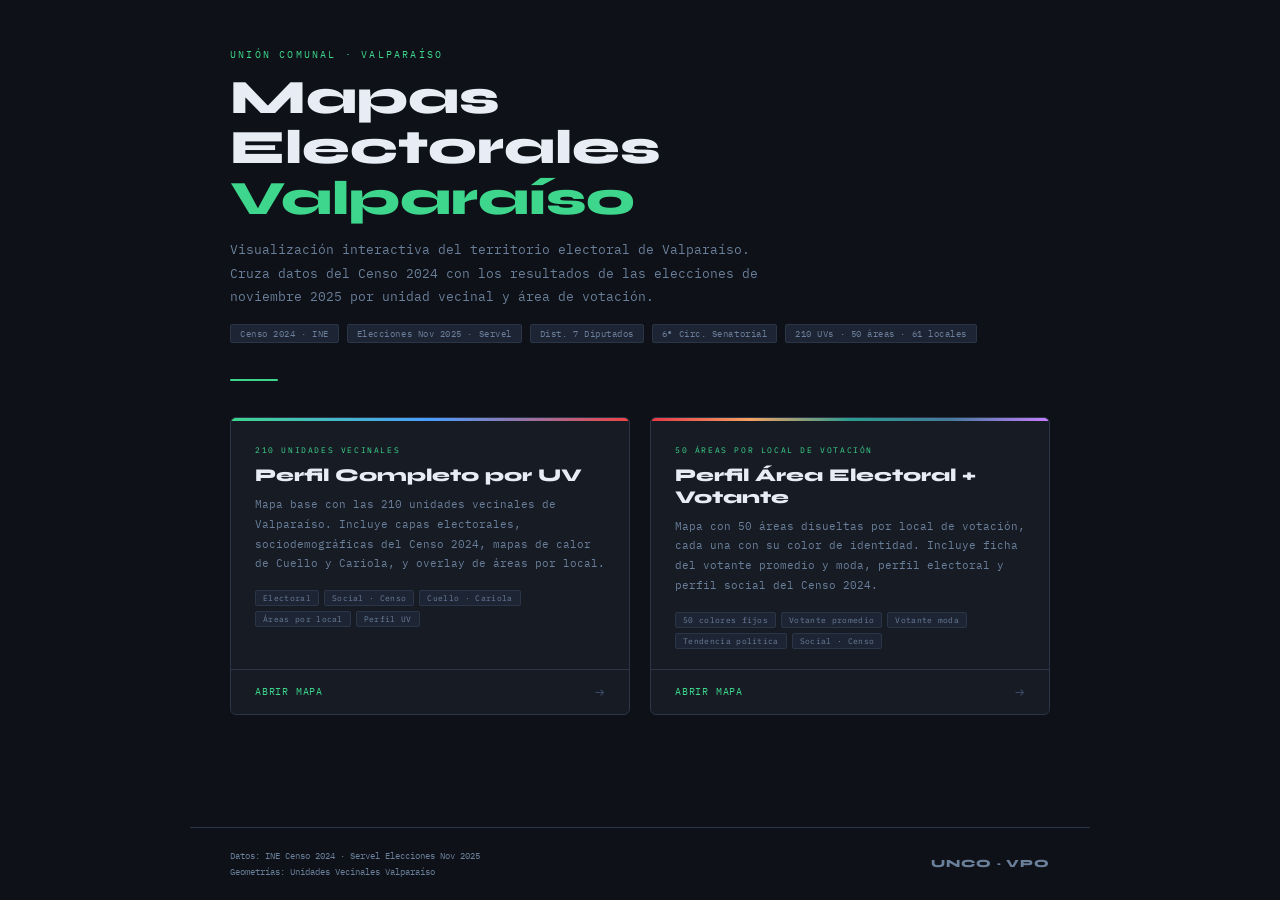
==== index.html @ 8b7a9a27 "Add files via upload" ====
<!DOCTYPE html>
<html lang="es">
<head>
<meta charset="UTF-8"/>
<meta name="viewport" content="width=device-width,initial-scale=1.0"/>
<title>Mapas Electorales · Valparaíso</title>
<link href="https://fonts.googleapis.com/css2?family=Syne:wght@400;700;800&family=IBM+Plex+Mono:wght@400;500&display=swap" rel="stylesheet"/>
<style>
*{box-sizing:border-box;margin:0;padding:0}
:root{--bg:#0e1117;--bg2:#161b24;--bg3:#1d2433;--border:#2a3548;--border2:#3a4a63;--text1:#e8edf5;--text2:#a8b8d0;--text3:#6a7f9a;--accent:#3dd68c}
body{font-family:'IBM Plex Mono',monospace;background:var(--bg);color:var(--text1);min-height:100vh;display:flex;flex-direction:column}
header{padding:48px 40px 0;max-width:900px;margin:0 auto;width:100%}
.pretitle{font-size:10px;color:var(--accent);letter-spacing:.22em;text-transform:uppercase;margin-bottom:12px}
h1{font-family:'Syne',sans-serif;font-size:clamp(28px,5vw,48px);font-weight:800;line-height:1.05;color:var(--text1)}
h1 span{color:var(--accent)}
.subtitle{font-size:13px;color:var(--text3);margin-top:14px;line-height:1.8;max-width:560px}
.sources{display:flex;gap:8px;flex-wrap:wrap;margin-top:16px}
.src{font-size:9px;color:var(--text3);background:var(--bg3);border:1px solid var(--border);border-radius:2px;padding:3px 9px;letter-spacing:.06em}
.divider{width:48px;height:2px;background:var(--accent);border-radius:1px;margin:36px 0}
main{flex:1;padding:0 40px 64px;max-width:900px;margin:0 auto;width:100%}
.grid{display:grid;grid-template-columns:repeat(auto-fit,minmax(280px,1fr));gap:20px}
.card{background:var(--bg2);border:1px solid var(--border);border-radius:6px;overflow:hidden;text-decoration:none;color:inherit;display:flex;flex-direction:column;transition:border-color .2s,transform .15s}
.card:hover{border-color:var(--border2);transform:translateY(-2px)}
.card-top{padding:24px 24px 0;flex:1}
.card-badge{font-size:8px;color:var(--accent);letter-spacing:.2em;text-transform:uppercase;margin-bottom:10px}
.card-title{font-family:'Syne',sans-serif;font-size:18px;font-weight:800;line-height:1.2;color:var(--text1);margin-bottom:8px}
.card-desc{font-size:11px;color:var(--text3);line-height:1.8;margin-bottom:16px}
.card-tags{display:flex;flex-wrap:wrap;gap:5px;margin-bottom:20px}
.tag{font-size:8px;color:var(--text3);background:var(--bg3);border:1px solid var(--border);border-radius:2px;padding:2px 7px;letter-spacing:.04em}
.card-footer{border-top:1px solid var(--border);padding:12px 24px;display:flex;align-items:center;justify-content:space-between}
.card-cta{font-size:10px;color:var(--accent);letter-spacing:.08em;text-transform:uppercase}
.card-arrow{font-size:16px;color:var(--border2);transition:color .15s}
.card:hover .card-arrow{color:var(--accent)}
.card-strip{height:3px}
footer{border-top:1px solid var(--border);padding:20px 40px;max-width:900px;margin:0 auto;width:100%;display:flex;align-items:center;justify-content:space-between;flex-wrap:gap}
.footer-text{font-size:9px;color:var(--text3);line-height:1.8}
.footer-logo{font-family:'Syne',sans-serif;font-size:11px;font-weight:800;color:var(--text3);letter-spacing:.1em}
</style>
</head>
<body>

<header>
  <div class="pretitle">Unión Comunal · Valparaíso</div>
  <h1>Mapas<br>Electorales<br><span>Valparaíso</span></h1>
  <p class="subtitle">Visualización interactiva del territorio electoral de Valparaíso. Cruza datos del Censo 2024 con los resultados de las elecciones de noviembre 2025 por unidad vecinal y área de votación.</p>
  <div class="sources">
    <span class="src">Censo 2024 · INE</span>
    <span class="src">Elecciones Nov 2025 · Servel</span>
    <span class="src">Dist. 7 Diputados</span>
    <span class="src">6ª Circ. Senatorial</span>
    <span class="src">210 UVs · 50 áreas · 61 locales</span>
  </div>
  <div class="divider"></div>
</header>

<main>
  <div class="grid">

    <!-- MAPA 1 -->
    <a class="card" href="valparaiso_perfil_completo.html">
      <div class="card-strip" style="background:linear-gradient(90deg,#3dd68c,#4a9eff,#ef4444)"></div>
      <div class="card-top">
        <div class="card-badge">210 Unidades Vecinales</div>
        <div class="card-title">Perfil Completo por UV</div>
        <div class="card-desc">Mapa base con las 210 unidades vecinales de Valparaíso. Incluye capas electorales, sociodemográficas del Censo 2024, mapas de calor de Cuello y Cariola, y overlay de áreas por local.</div>
        <div class="card-tags">
          <span class="tag">Electoral</span>
          <span class="tag">Social · Censo</span>
          <span class="tag">Cuello · Cariola</span>
          <span class="tag">Áreas por local</span>
          <span class="tag">Perfil UV</span>
        </div>
      </div>
      <div class="card-footer">
        <span class="card-cta">Abrir mapa</span>
        <span class="card-arrow">→</span>
      </div>
    </a>

    <!-- MAPA 2 -->
    <a class="card" href="valparaiso_areas_perfil.html">
      <div class="card-strip" style="background:linear-gradient(90deg,#e63946,#f4a261,#2a9d8f,#457b9d,#c77dff)"></div>
      <div class="card-top">
        <div class="card-badge">50 Áreas por Local de Votación</div>
        <div class="card-title">Perfil Área Electoral + Votante</div>
        <div class="card-desc">Mapa con 50 áreas disueltas por local de votación, cada una con su color de identidad. Incluye ficha del votante promedio y moda, perfil electoral y perfil social del Censo 2024.</div>
        <div class="card-tags">
          <span class="tag">50 colores fijos</span>
          <span class="tag">Votante promedio</span>
          <span class="tag">Votante moda</span>
          <span class="tag">Tendencia política</span>
          <span class="tag">Social · Censo</span>
        </div>
      </div>
      <div class="card-footer">
        <span class="card-cta">Abrir mapa</span>
        <span class="card-arrow">→</span>
      </div>
    </a>

  </div>
</main>

<footer>
  <div class="footer-text">
    Datos: INE Censo 2024 · Servel Elecciones Nov 2025<br>
    Geometrías: Unidades Vecinales Valparaíso
  </div>
  <div class="footer-logo">UNCO · VPO</div>
</footer>

</body>
</html>
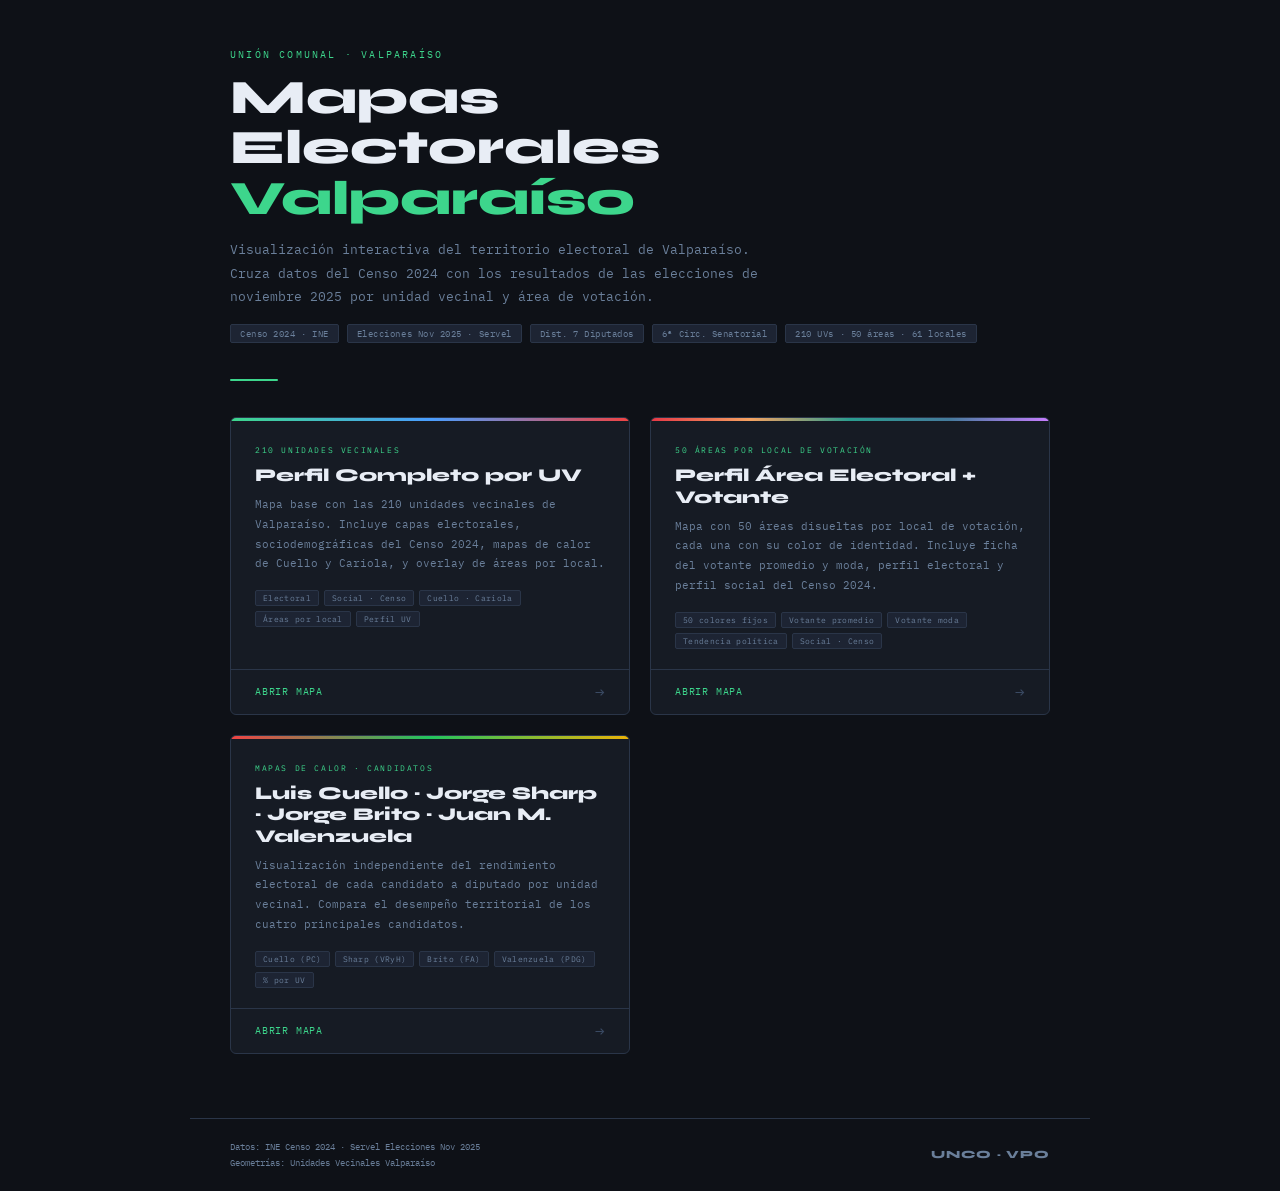
==== commit c1af54fe: "update branch" ====
--- a/index.html
+++ b/index.html
@@ -98,6 +98,27 @@
       </div>
     </a>
 
+    <!-- MAPA 3 -->
+    <a class="card" href="valparaiso_mapas_calor.html">
+      <div class="card-strip" style="background:linear-gradient(90deg,#ef4444,#22c55e,#eab308)"></div>
+      <div class="card-top">
+        <div class="card-badge">Mapas de Calor · Candidatos</div>
+        <div class="card-title">Luis Cuello · Jorge Sharp · Jorge Brito · Juan M. Valenzuela</div>
+        <div class="card-desc">Visualización independiente del rendimiento electoral de cada candidato a diputado por unidad vecinal. Compara el desempeño territorial de los cuatro principales candidatos.</div>
+        <div class="card-tags">
+          <span class="tag">Cuello (PC)</span>
+          <span class="tag">Sharp (VRyH)</span>
+          <span class="tag">Brito (FA)</span>
+          <span class="tag">Valenzuela (PDG)</span>
+          <span class="tag">% por UV</span>
+        </div>
+      </div>
+      <div class="card-footer">
+        <span class="card-cta">Abrir mapa</span>
+        <span class="card-arrow">→</span>
+      </div>
+    </a>
+
   </div>
 </main>
 
